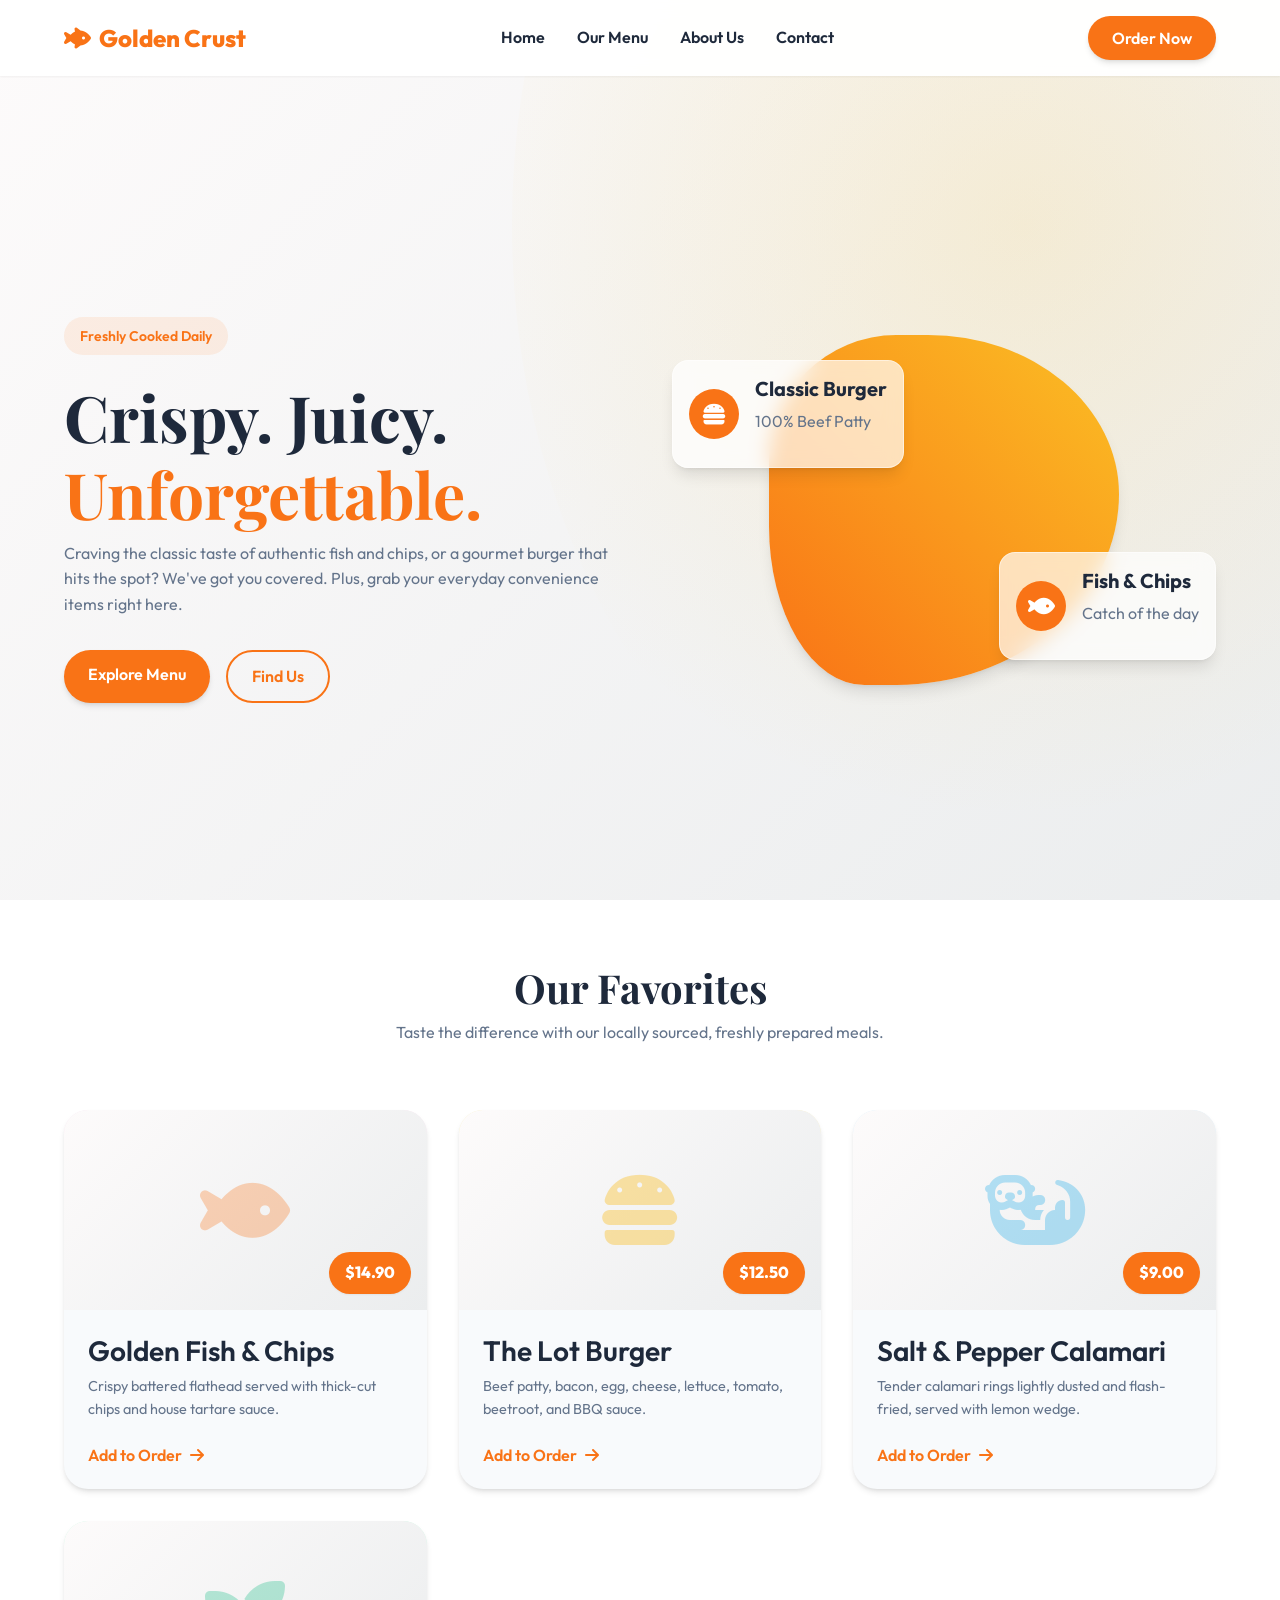
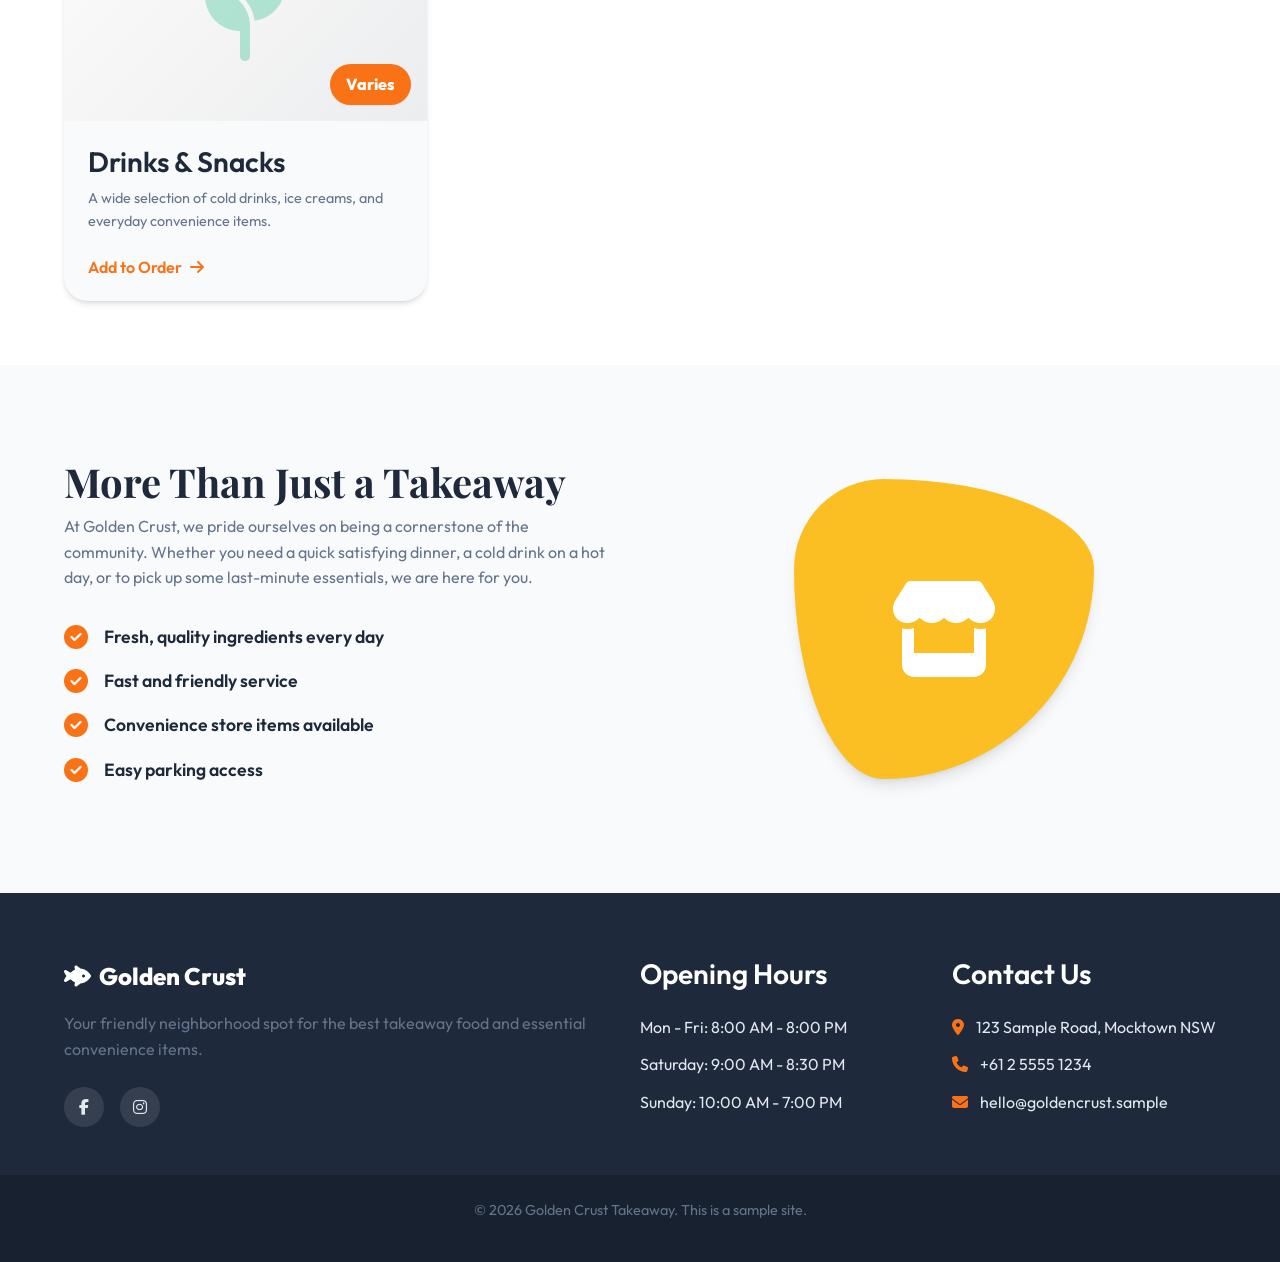
==== index.html @ b5e1baea "first commit" ====
<!DOCTYPE html>
<html lang="en">
<head>
    <meta charset="UTF-8">
    <meta name="viewport" content="width=device-width, initial-scale=1.0">
    <title>Golden Crust Takeaway | Fresh Fish & Chips, Burgers & More</title>
    <meta name="description" content="Your local favorite for freshly cooked fish & chips, juicy burgers, snacks, and convenience items. Fast, friendly, and delicious!">
    <!-- Google Fonts -->
    <link rel="preconnect" href="https://fonts.googleapis.com">
    <link rel="preconnect" href="https://fonts.gstatic.com" crossorigin>
    <link href="https://fonts.googleapis.com/css2?family=Outfit:wght@300;400;600;800&family=Playfair+Display:ital,wght@0,700;1,700&display=swap" rel="stylesheet">
    <!-- FontAwesome for Icons -->
    <link rel="stylesheet" href="https://cdnjs.cloudflare.com/ajax/libs/font-awesome/6.4.0/css/all.min.css">
    <!-- Custom CSS -->
    <link rel="stylesheet" href="style.css">
</head>
<body>

    <!-- Navigation -->
    <nav class="navbar">
        <div class="container nav-container">
            <a href="#" class="logo">
                <i class="fa-solid fa-fish-fins"></i> Golden Crust
            </a>
            <ul class="nav-links">
                <li><a href="#home">Home</a></li>
                <li><a href="#menu">Our Menu</a></li>
                <li><a href="#about">About Us</a></li>
                <li><a href="#contact">Contact</a></li>
            </ul>
            <div class="nav-actions">
                <button class="btn btn-primary order-btn" id="nav-order-btn">Order Now</button>
                <div class="menu-toggle" id="mobile-menu">
                    <span class="bar"></span>
                    <span class="bar"></span>
                    <span class="bar"></span>
                </div>
            </div>
        </div>
    </nav>

    <!-- Hero Section -->
    <header class="hero" id="home">
        <div class="hero-overlay"></div>
        <div class="container hero-content">
            <div class="hero-text">
                <span class="badge">Freshly Cooked Daily</span>
                <h1>Crispy. Juicy. <span class="highlight">Unforgettable.</span></h1>
                <p>Craving the classic taste of authentic fish and chips, or a gourmet burger that hits the spot? We've got you covered. Plus, grab your everyday convenience items right here.</p>
                <div class="hero-buttons">
                    <a href="#menu" class="btn btn-primary">Explore Menu</a>
                    <a href="#contact" class="btn btn-outline">Find Us</a>
                </div>
            </div>
            <div class="hero-image-placeholder">
                <div class="glass-card float-card">
                    <div class="card-icon"><i class="fa-solid fa-burger"></i></div>
                    <div class="card-info">
                        <h4>Classic Burger</h4>
                        <p>100% Beef Patty</p>
                    </div>
                </div>
                <div class="glass-card float-card float-card-2">
                    <div class="card-icon"><i class="fa-solid fa-fish"></i></div>
                    <div class="card-info">
                        <h4>Fish & Chips</h4>
                        <p>Catch of the day</p>
                    </div>
                </div>
            </div>
        </div>
    </header>

    <!-- Menu Section -->
    <section class="menu-section" id="menu">
        <div class="container">
            <div class="section-header">
                <h2>Our Favorites</h2>
                <p>Taste the difference with our locally sourced, freshly prepared meals.</p>
            </div>
            
            <div class="menu-grid">
                <!-- Menu Item 1 -->
                <div class="menu-card">
                    <div class="menu-card-image fish-chips-bg">
                        <div class="price-tag">$14.90</div>
                    </div>
                    <div class="menu-card-content">
                        <h3>Golden Fish & Chips</h3>
                        <p>Crispy battered flathead served with thick-cut chips and house tartare sauce.</p>
                        <button class="btn btn-text order-item-btn">Add to Order <i class="fa-solid fa-arrow-right"></i></button>
                    </div>
                </div>

                <!-- Menu Item 2 -->
                <div class="menu-card">
                    <div class="menu-card-image burger-bg">
                        <div class="price-tag">$12.50</div>
                    </div>
                    <div class="menu-card-content">
                        <h3>The Lot Burger</h3>
                        <p>Beef patty, bacon, egg, cheese, lettuce, tomato, beetroot, and BBQ sauce.</p>
                        <button class="btn btn-text order-item-btn">Add to Order <i class="fa-solid fa-arrow-right"></i></button>
                    </div>
                </div>

                <!-- Menu Item 3 -->
                <div class="menu-card">
                    <div class="menu-card-image calamari-bg">
                        <div class="price-tag">$9.00</div>
                    </div>
                    <div class="menu-card-content">
                        <h3>Salt & Pepper Calamari</h3>
                        <p>Tender calamari rings lightly dusted and flash-fried, served with lemon wedge.</p>
                        <button class="btn btn-text order-item-btn">Add to Order <i class="fa-solid fa-arrow-right"></i></button>
                    </div>
                </div>

                <!-- Menu Item 4 -->
                <div class="menu-card">
                    <div class="menu-card-image convenience-bg">
                        <div class="price-tag">Varies</div>
                    </div>
                    <div class="menu-card-content">
                        <h3>Drinks & Snacks</h3>
                        <p>A wide selection of cold drinks, ice creams, and everyday convenience items.</p>
                        <button class="btn btn-text order-item-btn">Add to Order <i class="fa-solid fa-arrow-right"></i></button>
                    </div>
                </div>
            </div>
        </div>
    </section>

    <!-- Features / About Section -->
    <section class="features-section" id="about">
        <div class="container features-container">
            <div class="features-text">
                <h2>More Than Just a Takeaway</h2>
                <p>At Golden Crust, we pride ourselves on being a cornerstone of the community. Whether you need a quick satisfying dinner, a cold drink on a hot day, or to pick up some last-minute essentials, we are here for you.</p>
                <ul class="feature-list">
                    <li><i class="fa-solid fa-check-circle"></i> Fresh, quality ingredients every day</li>
                    <li><i class="fa-solid fa-check-circle"></i> Fast and friendly service</li>
                    <li><i class="fa-solid fa-check-circle"></i> Convenience store items available</li>
                    <li><i class="fa-solid fa-check-circle"></i> Easy parking access</li>
                </ul>
            </div>
            <div class="features-visual">
                <div class="abstract-shape">
                    <i class="fa-solid fa-store"></i>
                </div>
            </div>
        </div>
    </section>

    <!-- Contact & Footer -->
    <footer class="footer" id="contact">
        <div class="container footer-grid">
            <div class="footer-info">
                <a href="#" class="logo footer-logo">
                    <i class="fa-solid fa-fish-fins"></i> Golden Crust
                </a>
                <p>Your friendly neighborhood spot for the best takeaway food and essential convenience items.</p>
                <div class="social-links">
                    <a href="#"><i class="fa-brands fa-facebook-f"></i></a>
                    <a href="#"><i class="fa-brands fa-instagram"></i></a>
                </div>
            </div>
            
            <div class="footer-links">
                <h3>Opening Hours</h3>
                <ul>
                    <li>Mon - Fri: 8:00 AM - 8:00 PM</li>
                    <li>Saturday: 9:00 AM - 8:30 PM</li>
                    <li>Sunday: 10:00 AM - 7:00 PM</li>
                </ul>
            </div>

            <div class="footer-contact">
                <h3>Contact Us</h3>
                <ul>
                    <li><i class="fa-solid fa-location-dot"></i> 123 Sample Road, Mocktown NSW</li>
                    <li><i class="fa-solid fa-phone"></i> +61 2 5555 1234</li>
                    <li><i class="fa-solid fa-envelope"></i> hello@goldencrust.sample</li>
                </ul>
            </div>
        </div>
        <div class="footer-bottom">
            <p>&copy; 2026 Golden Crust Takeaway. This is a sample site.</p>
        </div>
    </footer>

    <!-- Order Modal (Hidden by default) -->
    <div class="modal-overlay" id="order-modal">
        <div class="modal-content">
            <button class="close-modal" id="close-modal"><i class="fa-solid fa-times"></i></button>
            <h2>Ready to Order?</h2>
            <p>Give us a call to place your order for pickup.</p>
            <div class="phone-number-display">
                <i class="fa-solid fa-phone"></i> +61 2 5555 1234
            </div>
            <p class="modal-note">Online ordering coming soon!</p>
        </div>
    </div>

    <!-- Custom JS -->
    <script src="app.js"></script>
</body>
</html>
---- style.css ----
:root {
    /* Color Palette */
    --primary: #f97316; /* Deep Orange */
    --primary-hover: #ea580c;
    --secondary: #fbbf24; /* Warm Yellow */
    --dark: #1e293b;
    --light: #f8fafc;
    --white: #ffffff;
    --gray: #64748b;
    --gray-light: #e2e8f0;

    /* Typography */
    --font-sans: 'Outfit', sans-serif;
    --font-serif: 'Playfair Display', serif;

    /* Spacing */
    --spacing-sm: 0.5rem;
    --spacing-md: 1rem;
    --spacing-lg: 2rem;
    --spacing-xl: 4rem;

    /* Shadows & Transitions */
    --shadow-sm: 0 1px 2px 0 rgb(0 0 0 / 0.05);
    --shadow-md: 0 4px 6px -1px rgb(0 0 0 / 0.1), 0 2px 4px -2px rgb(0 0 0 / 0.1);
    --shadow-lg: 0 10px 15px -3px rgb(0 0 0 / 0.1), 0 4px 6px -4px rgb(0 0 0 / 0.1);
    --shadow-glow: 0 0 20px rgba(249, 115, 22, 0.4);
    --transition: all 0.3s ease;
}

/* Base Reset */
* {
    margin: 0;
    padding: 0;
    box-sizing: border-box;
}

html {
    scroll-behavior: smooth;
}

body {
    font-family: var(--font-sans);
    color: var(--dark);
    background-color: var(--light);
    line-height: 1.6;
    overflow-x: hidden;
}

/* Typography */
h1, h2, h3, h4 {
    line-height: 1.2;
    margin-bottom: var(--spacing-sm);
    font-family: var(--font-serif);
}

h1 { font-size: 3.5rem; }
h2 { font-size: 2.5rem; }
h3 { font-size: 1.75rem; font-family: var(--font-sans); font-weight: 600;}
h4 { font-size: 1.25rem; font-family: var(--font-sans); }

p { margin-bottom: var(--spacing-md); color: var(--gray); }

a { text-decoration: none; color: inherit; }

ul { list-style: none; }

.highlight {
    color: var(--primary);
}

/* Container */
.container {
    width: 90%;
    max-width: 1200px;
    margin: 0 auto;
}

/* Buttons */
.btn {
    display: inline-block;
    padding: 0.75rem 1.5rem;
    border-radius: 50px;
    font-weight: 600;
    cursor: pointer;
    transition: var(--transition);
    border: none;
    font-family: var(--font-sans);
    font-size: 1rem;
}

.btn-primary {
    background-color: var(--primary);
    color: var(--white);
    box-shadow: var(--shadow-md);
}

.btn-primary:hover {
    background-color: var(--primary-hover);
    transform: translateY(-2px);
    box-shadow: var(--shadow-lg), var(--shadow-glow);
}

.btn-outline {
    background-color: transparent;
    color: var(--primary);
    border: 2px solid var(--primary);
}

.btn-outline:hover {
    background-color: var(--primary);
    color: var(--white);
    transform: translateY(-2px);
}

.btn-text {
    background: none;
    color: var(--primary);
    padding: 0;
    display: flex;
    align-items: center;
    gap: 0.5rem;
}

.btn-text:hover {
    color: var(--primary-hover);
    gap: 0.75rem;
}

/* Navigation */
.navbar {
    background-color: rgba(255, 255, 255, 0.95);
    backdrop-filter: blur(10px);
    position: fixed;
    top: 0;
    left: 0;
    width: 100%;
    z-index: 1000;
    box-shadow: var(--shadow-sm);
    padding: 1rem 0;
    transition: var(--transition);
}

.nav-container {
    display: flex;
    justify-content: space-between;
    align-items: center;
}

.logo {
    font-size: 1.5rem;
    font-weight: 800;
    color: var(--primary);
    display: flex;
    align-items: center;
    gap: 0.5rem;
}

.nav-links {
    display: flex;
    gap: 2rem;
}

.nav-links a {
    font-weight: 600;
    color: var(--dark);
    transition: var(--transition);
}

.nav-links a:hover {
    color: var(--primary);
}

.nav-actions {
    display: flex;
    align-items: center;
    gap: 1rem;
}

/* Mobile Menu Toggle */
.menu-toggle {
    display: none;
    flex-direction: column;
    gap: 5px;
    cursor: pointer;
}

.menu-toggle .bar {
    width: 25px;
    height: 3px;
    background-color: var(--dark);
    transition: var(--transition);
    border-radius: 3px;
}

/* Hero Section */
.hero {
    position: relative;
    padding-top: 120px; /* Space for navbar */
    min-height: 100vh;
    display: flex;
    align-items: center;
    background: linear-gradient(135deg, #fdfbfb 0%, #ebedee 100%);
    overflow: hidden;
}

.hero-overlay {
    position: absolute;
    top: -50%;
    right: -20%;
    width: 80%;
    height: 150%;
    background: radial-gradient(circle, var(--secondary) 0%, rgba(251,191,36,0) 70%);
    opacity: 0.15;
    border-radius: 50%;
    z-index: 0;
    animation: floatBg 20s infinite linear;
}

@keyframes floatBg {
    0% { transform: rotate(0deg); }
    100% { transform: rotate(360deg); }
}

.hero-content {
    display: grid;
    grid-template-columns: 1fr 1fr;
    gap: var(--spacing-xl);
    align-items: center;
    position: relative;
    z-index: 1;
}

.badge {
    display: inline-block;
    background-color: rgba(249, 115, 22, 0.1);
    color: var(--primary);
    padding: 0.5rem 1rem;
    border-radius: 50px;
    font-weight: 600;
    font-size: 0.875rem;
    margin-bottom: 1.5rem;
}

.hero-text h1 {
    font-size: 4rem;
}

.hero-buttons {
    display: flex;
    gap: 1rem;
    margin-top: 2rem;
}

.hero-image-placeholder {
    position: relative;
    height: 500px;
    display: flex;
    justify-content: center;
    align-items: center;
}

/* Abstract placeholder for hero visual */
.hero-image-placeholder::before {
    content: '';
    position: absolute;
    width: 350px;
    height: 350px;
    background: linear-gradient(45deg, var(--primary), var(--secondary));
    border-radius: 40% 60% 70% 30% / 40% 50% 60% 50%;
    animation: morph 8s ease-in-out infinite;
    box-shadow: var(--shadow-lg);
}

@keyframes morph {
    0%, 100% { border-radius: 40% 60% 70% 30% / 40% 50% 60% 50%; }
    34% { border-radius: 70% 30% 50% 50% / 30% 30% 70% 70%; }
    67% { border-radius: 100% 60% 60% 100% / 100% 100% 60% 60%; }
}

.glass-card {
    background: rgba(255, 255, 255, 0.7);
    backdrop-filter: blur(10px);
    border: 1px solid rgba(255, 255, 255, 0.5);
    padding: 1rem;
    border-radius: 1rem;
    display: flex;
    align-items: center;
    gap: 1rem;
    box-shadow: var(--shadow-lg);
    position: absolute;
    z-index: 2;
}

.card-icon {
    width: 50px;
    height: 50px;
    background-color: var(--primary);
    color: var(--white);
    border-radius: 50%;
    display: flex;
    justify-content: center;
    align-items: center;
    font-size: 1.5rem;
}

.float-card {
    top: 20%;
    left: 0;
    animation: float 4s ease-in-out infinite;
}

.float-card-2 {
    top: auto;
    bottom: 20%;
    left: auto;
    right: 0;
    animation: float 5s ease-in-out infinite reverse;
}

@keyframes float {
    0%, 100% { transform: translateY(0); }
    50% { transform: translateY(-15px); }
}

/* Menu Section */
.menu-section {
    padding: var(--spacing-xl) 0;
    background-color: var(--white);
}

.section-header {
    text-align: center;
    max-width: 600px;
    margin: 0 auto var(--spacing-xl);
}

.menu-grid {
    display: grid;
    grid-template-columns: repeat(auto-fit, minmax(280px, 1fr));
    gap: 2rem;
}

.menu-card {
    background-color: var(--light);
    border-radius: 1.5rem;
    overflow: hidden;
    box-shadow: var(--shadow-md);
    transition: var(--transition);
}

.menu-card:hover {
    transform: translateY(-10px);
    box-shadow: var(--shadow-lg);
}

/* CSS patterned backgrounds for food images */
.menu-card-image {
    height: 200px;
    position: relative;
    display: flex;
    align-items: flex-end;
    justify-content: flex-end;
    padding: 1rem;
}

.fish-chips-bg {
    background: linear-gradient(135deg, #fdfbfb 0%, #ebedee 100%), 
    radial-gradient(circle at 50% 50%, rgba(249, 115, 22, 0.2) 0%, transparent 60%);
    background-color: #fce7f3; /* subtle pinkish for contrast */
}

.burger-bg {
    background: linear-gradient(135deg, #fdfbfb 0%, #ebedee 100%),
    radial-gradient(circle at 50% 50%, rgba(251, 191, 36, 0.2) 0%, transparent 60%);
    background-color: #fef3c7;
}

.calamari-bg {
    background: linear-gradient(135deg, #fdfbfb 0%, #ebedee 100%),
    radial-gradient(circle at 50% 50%, rgba(14, 165, 233, 0.1) 0%, transparent 60%);
    background-color: #e0f2fe;
}

.convenience-bg {
    background: linear-gradient(135deg, #fdfbfb 0%, #ebedee 100%),
    radial-gradient(circle at 50% 50%, rgba(16, 185, 129, 0.1) 0%, transparent 60%);
    background-color: #d1fae5;
}

/* Add icons as placeholders via pseudo elements */
.fish-chips-bg::before { content: '\f578'; font-family: 'Font Awesome 6 Free'; font-weight: 900; position:absolute; top:50%; left:50%; transform:translate(-50%, -50%); font-size: 5rem; color: rgba(249, 115, 22, 0.3); }
.burger-bg::before { content: '\f805'; font-family: 'Font Awesome 6 Free'; font-weight: 900; position:absolute; top:50%; left:50%; transform:translate(-50%, -50%); font-size: 5rem; color: rgba(251, 191, 36, 0.4); }
.calamari-bg::before { content: '\f700'; font-family: 'Font Awesome 6 Free'; font-weight: 900; position:absolute; top:50%; left:50%; transform:translate(-50%, -50%); font-size: 5rem; color: rgba(14, 165, 233, 0.3); }
.convenience-bg::before { content: '\f4d8'; font-family: 'Font Awesome 6 Free'; font-weight: 900; position:absolute; top:50%; left:50%; transform:translate(-50%, -50%); font-size: 5rem; color: rgba(16, 185, 129, 0.3); }


.price-tag {
    background-color: var(--primary);
    color: var(--white);
    padding: 0.5rem 1rem;
    border-radius: 50px;
    font-weight: 800;
    box-shadow: var(--shadow-sm);
    z-index: 2;
}

.menu-card-content {
    padding: 1.5rem;
}

.menu-card-content p {
    font-size: 0.9rem;
    margin-bottom: 1.5rem;
}

/* Features Section */
.features-section {
    padding: var(--spacing-xl) 0;
    background-color: var(--light);
}

.features-container {
    display: grid;
    grid-template-columns: 1fr 1fr;
    gap: var(--spacing-xl);
    align-items: center;
}

.feature-list {
    margin-top: 2rem;
}

.feature-list li {
    display: flex;
    align-items: center;
    gap: 1rem;
    margin-bottom: 1rem;
    font-size: 1.1rem;
    font-weight: 600;
}

.feature-list i {
    color: var(--primary);
    font-size: 1.5rem;
}

.features-visual {
    position: relative;
    height: 400px;
    display: flex;
    justify-content: center;
    align-items: center;
}

.abstract-shape {
    width: 300px;
    height: 300px;
    background-color: var(--secondary);
    border-radius: 30% 70% 70% 30% / 30% 30% 70% 70%;
    display: flex;
    justify-content: center;
    align-items: center;
    font-size: 6rem;
    color: var(--white);
    box-shadow: var(--shadow-lg);
    animation: pulse 4s infinite alternate ease-in-out;
}

@keyframes pulse {
    0% { transform: scale(1); border-radius: 30% 70% 70% 30% / 30% 30% 70% 70%;}
    100% { transform: scale(1.05); border-radius: 50%; }
}

/* Footer */
.footer {
    background-color: var(--dark);
    color: var(--gray-light);
    padding: var(--spacing-xl) 0 0 0;
}

.footer-grid {
    display: grid;
    grid-template-columns: 2fr 1fr 1fr;
    gap: 3rem;
    margin-bottom: 3rem;
}

.footer-logo {
    color: var(--white);
    margin-bottom: 1rem;
}

.social-links {
    display: flex;
    gap: 1rem;
    margin-top: 1.5rem;
}

.social-links a {
    width: 40px;
    height: 40px;
    border-radius: 50%;
    background-color: rgba(255, 255, 255, 0.1);
    display: flex;
    justify-content: center;
    align-items: center;
    transition: var(--transition);
}

.social-links a:hover {
    background-color: var(--primary);
    color: var(--white);
    transform: translateY(-3px);
}

.footer h3 {
    color: var(--white);
    margin-bottom: 1.5rem;
}

.footer-links ul li, .footer-contact ul li {
    margin-bottom: 0.75rem;
    display: flex;
    align-items: flex-start;
    gap: 0.75rem;
}

.footer-contact ul li i {
    color: var(--primary);
    margin-top: 4px;
}

.footer-bottom {
    background-color: rgba(0, 0, 0, 0.2);
    text-align: center;
    padding: 1.5rem;
    font-size: 0.9rem;
}

/* Modal */
.modal-overlay {
    position: fixed;
    top: 0;
    left: 0;
    width: 100%;
    height: 100%;
    background-color: rgba(0, 0, 0, 0.6);
    backdrop-filter: blur(5px);
    display: flex;
    justify-content: center;
    align-items: center;
    z-index: 2000;
    opacity: 0;
    visibility: hidden;
    transition: var(--transition);
}

.modal-overlay.active {
    opacity: 1;
    visibility: visible;
}

.modal-content {
    background-color: var(--white);
    padding: 3rem;
    border-radius: 1.5rem;
    max-width: 500px;
    width: 90%;
    text-align: center;
    position: relative;
    transform: translateY(20px);
    transition: var(--transition);
    box-shadow: var(--shadow-lg);
}

.modal-overlay.active .modal-content {
    transform: translateY(0);
}

.close-modal {
    position: absolute;
    top: 1.5rem;
    right: 1.5rem;
    background: none;
    border: none;
    font-size: 1.5rem;
    color: var(--gray);
    cursor: pointer;
    transition: var(--transition);
}

.close-modal:hover {
    color: var(--dark);
    transform: rotate(90deg);
}

.phone-number-display {
    background-color: var(--light);
    border: 2px dashed var(--primary);
    padding: 1.5rem;
    border-radius: 1rem;
    font-size: 1.5rem;
    font-weight: 800;
    color: var(--primary);
    margin: 1.5rem 0;
    display: flex;
    justify-content: center;
    align-items: center;
    gap: 1rem;
}

.modal-note {
    font-size: 0.85rem;
    color: var(--gray);
}

/* Responsive */
@media (max-width: 992px) {
    .hero-content {
        grid-template-columns: 1fr;
        text-align: center;
    }
    
    .hero-text h1 {
        font-size: 3rem;
    }

    .hero-buttons {
        justify-content: center;
    }

    .hero-image-placeholder {
        height: 400px;
    }

    .features-container {
        grid-template-columns: 1fr;
    }

    .features-text {
        order: 2;
    }

    .features-visual {
        order: 1;
    }

    .footer-grid {
        grid-template-columns: 1fr 1fr;
    }
}

@media (max-width: 768px) {
    .nav-links, .order-btn {
        display: none;
    }

    .menu-toggle {
        display: flex;
    }
    
    .nav-links.active {
        display: flex;
        flex-direction: column;
        position: absolute;
        top: 100%;
        left: 0;
        width: 100%;
        background-color: var(--white);
        padding: 2rem;
        box-shadow: var(--shadow-md);
        text-align: center;
    }

    .footer-grid {
        grid-template-columns: 1fr;
    }

    h1 {
        font-size: 2.5rem !important;
    }
}
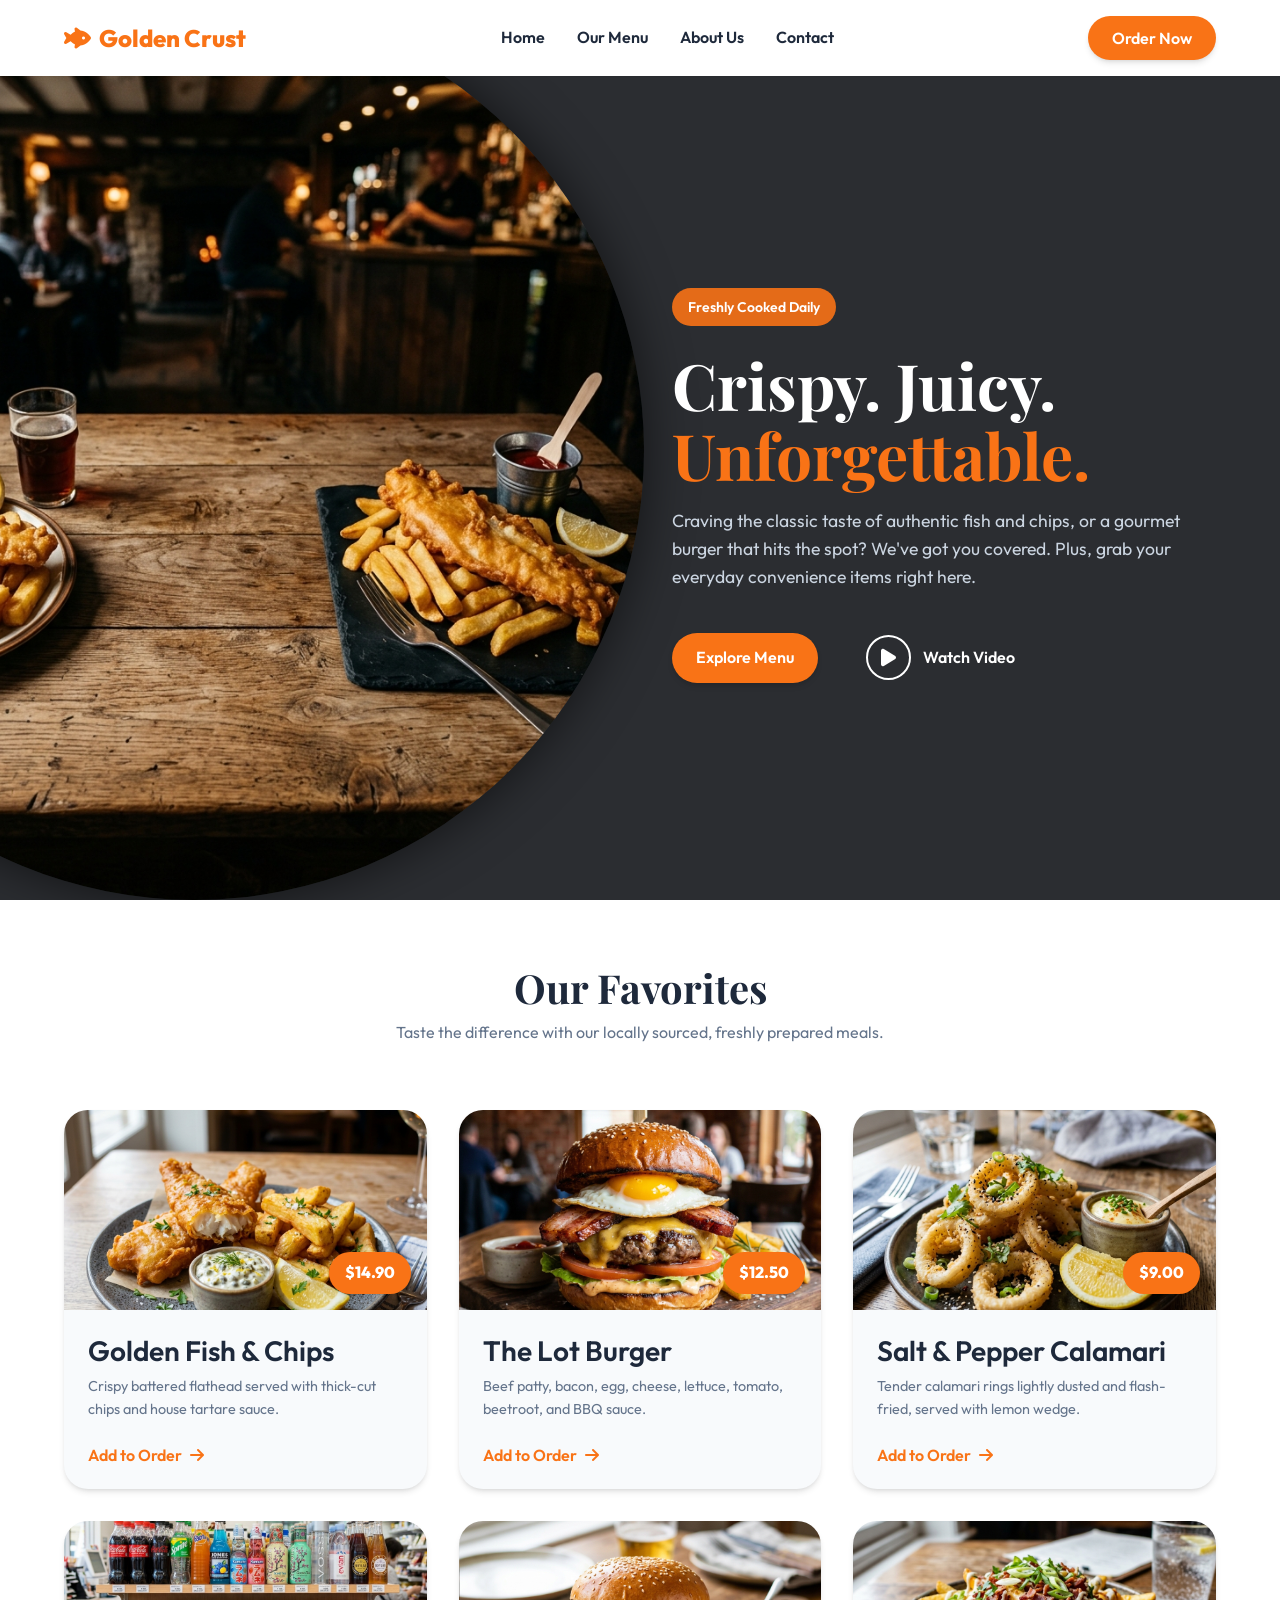
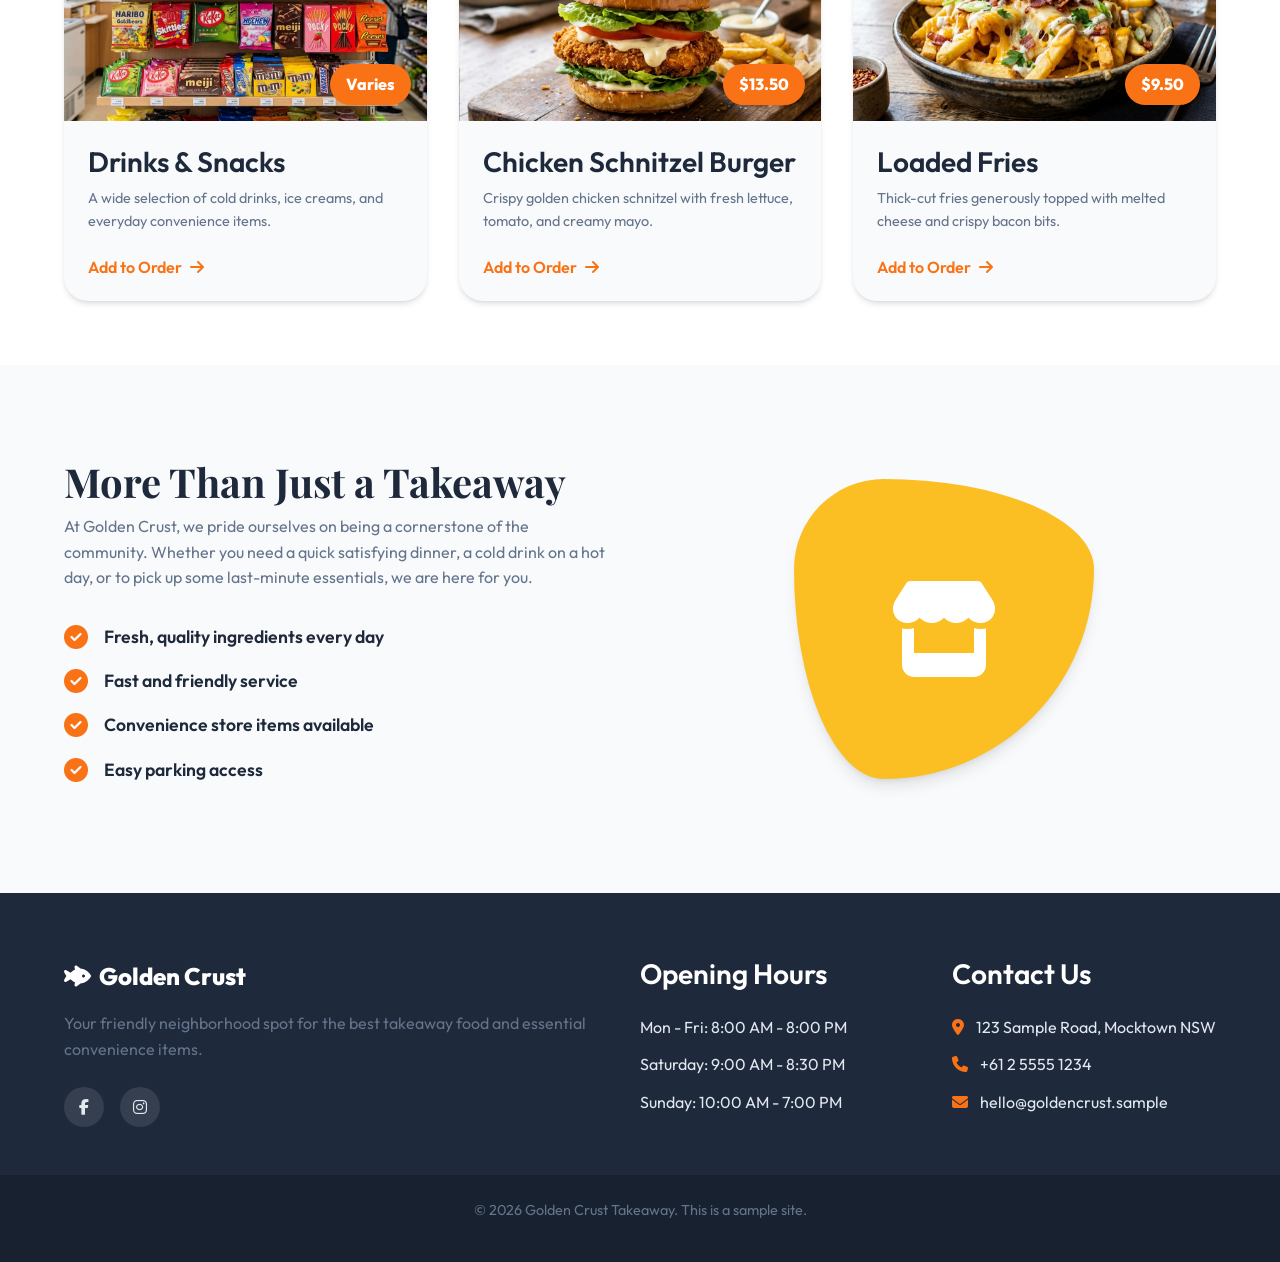
==== commit fdd2e312: "hero" ====
--- a/index.html
+++ b/index.html
@@ -41,31 +41,26 @@
 
     <!-- Hero Section -->
     <header class="hero" id="home">
-        <div class="hero-overlay"></div>
+        <!-- Circular Slideshow on the left -->
+        <div class="slideshow-container">
+            <div class="slideshow">
+                <div class="slide slide-1 active"></div>
+                <div class="slide slide-2"></div>
+                <div class="slide slide-3"></div>
+            </div>
+        </div>
+
         <div class="container hero-content">
+            <div class="hero-spacer"></div>
             <div class="hero-text">
                 <span class="badge">Freshly Cooked Daily</span>
                 <h1>Crispy. Juicy. <span class="highlight">Unforgettable.</span></h1>
                 <p>Craving the classic taste of authentic fish and chips, or a gourmet burger that hits the spot? We've got you covered. Plus, grab your everyday convenience items right here.</p>
                 <div class="hero-buttons">
                     <a href="#menu" class="btn btn-primary">Explore Menu</a>
-                    <a href="#contact" class="btn btn-outline">Find Us</a>
-                </div>
-            </div>
-            <div class="hero-image-placeholder">
-                <div class="glass-card float-card">
-                    <div class="card-icon"><i class="fa-solid fa-burger"></i></div>
-                    <div class="card-info">
-                        <h4>Classic Burger</h4>
-                        <p>100% Beef Patty</p>
-                    </div>
-                </div>
-                <div class="glass-card float-card float-card-2">
-                    <div class="card-icon"><i class="fa-solid fa-fish"></i></div>
-                    <div class="card-info">
-                        <h4>Fish & Chips</h4>
-                        <p>Catch of the day</p>
-                    </div>
+                    <a href="#contact" class="btn btn-play">
+                        <i class="fa-solid fa-play"></i> Watch Video
+                    </a>
                 </div>
             </div>
         </div>
@@ -124,6 +119,30 @@
                     <div class="menu-card-content">
                         <h3>Drinks & Snacks</h3>
                         <p>A wide selection of cold drinks, ice creams, and everyday convenience items.</p>
+                        <button class="btn btn-text order-item-btn">Add to Order <i class="fa-solid fa-arrow-right"></i></button>
+                    </div>
+                </div>
+
+                <!-- Menu Item 5 -->
+                <div class="menu-card">
+                    <div class="menu-card-image chicken-burger-bg">
+                        <div class="price-tag">$13.50</div>
+                    </div>
+                    <div class="menu-card-content">
+                        <h3>Chicken Schnitzel Burger</h3>
+                        <p>Crispy golden chicken schnitzel with fresh lettuce, tomato, and creamy mayo.</p>
+                        <button class="btn btn-text order-item-btn">Add to Order <i class="fa-solid fa-arrow-right"></i></button>
+                    </div>
+                </div>
+
+                <!-- Menu Item 6 -->
+                <div class="menu-card">
+                    <div class="menu-card-image loaded-fries-bg">
+                        <div class="price-tag">$9.50</div>
+                    </div>
+                    <div class="menu-card-content">
+                        <h3>Loaded Fries</h3>
+                        <p>Thick-cut fries generously topped with melted cheese and crispy bacon bits.</p>
                         <button class="btn btn-text order-item-btn">Add to Order <i class="fa-solid fa-arrow-right"></i></button>
                     </div>
                 </div>
--- a/style.css
+++ b/style.css
@@ -128,15 +128,14 @@
 
 /* Navigation */
 .navbar {
-    background-color: rgba(255, 255, 255, 0.95);
-    backdrop-filter: blur(10px);
+    background-color: var(--white);
     position: fixed;
     top: 0;
     left: 0;
     width: 100%;
     z-index: 1000;
+    padding: 1rem 0;
     box-shadow: var(--shadow-sm);
-    padding: 1rem 0;
     transition: var(--transition);
 }
 
@@ -195,31 +194,56 @@
 /* Hero Section */
 .hero {
     position: relative;
-    padding-top: 120px; /* Space for navbar */
-    min-height: 100vh;
-    display: flex;
-    align-items: center;
-    background: linear-gradient(135deg, #fdfbfb 0%, #ebedee 100%);
+    padding-top: 80px; /* Space for navbar */
+    min-height: 100vh; /* Fill entire viewport */
+    display: flex;
+    align-items: center;
+    background-color: #2b2d31; /* Dark grey from reference */
     overflow: hidden;
 }
 
-.hero-overlay {
+/* Circular Slideshow Container */
+.slideshow-container {
     position: absolute;
-    top: -50%;
-    right: -20%;
-    width: 80%;
-    height: 150%;
-    background: radial-gradient(circle, var(--secondary) 0%, rgba(251,191,36,0) 70%);
-    opacity: 0.15;
+    top: 50%;
+    left: -20vw; /* Scales with screen width */
+    transform: translateY(-50%);
+    width: 100vh; /* Scales with screen height */
+    height: 100vh;
+    min-width: 850px;
+    min-height: 850px;
     border-radius: 50%;
-    z-index: 0;
-    animation: floatBg 20s infinite linear;
-}
-
-@keyframes floatBg {
-    0% { transform: rotate(0deg); }
-    100% { transform: rotate(360deg); }
-}
+    overflow: hidden;
+    z-index: 1;
+    box-shadow: 0 0 50px rgba(0,0,0,0.6);
+}
+
+/* Background Slideshow */
+.slideshow {
+    width: 100%;
+    height: 100%;
+    position: relative;
+}
+
+.slide {
+    position: absolute;
+    top: 0;
+    left: 0;
+    width: 100%;
+    height: 100%;
+    background-size: cover;
+    background-position: center;
+    opacity: 0;
+    transition: opacity 1.5s ease-in-out;
+}
+
+.slide.active {
+    opacity: 1;
+}
+
+.slide-1 { background-image: url('images/hero_bg1.png'); }
+.slide-2 { background-image: url('images/hero_bg2.png'); }
+.slide-3 { background-image: url('images/hero_bg3.png'); }
 
 .hero-content {
     display: grid;
@@ -227,13 +251,17 @@
     gap: var(--spacing-xl);
     align-items: center;
     position: relative;
-    z-index: 1;
+    z-index: 2;
+}
+
+.hero-text {
+    grid-column: 2;
 }
 
 .badge {
     display: inline-block;
-    background-color: rgba(249, 115, 22, 0.1);
-    color: var(--primary);
+    background-color: rgba(249, 115, 22, 0.9);
+    color: var(--white);
     padding: 0.5rem 1rem;
     border-radius: 50px;
     font-weight: 600;
@@ -243,83 +271,58 @@
 
 .hero-text h1 {
     font-size: 4rem;
+    color: var(--white);
+    line-height: 1.1;
+    margin-bottom: 1rem;
+}
+
+.hero-text p {
+    color: #cbd5e1;
+    font-size: 1.1rem;
+    margin-bottom: 2rem;
 }
 
 .hero-buttons {
     display: flex;
-    gap: 1rem;
-    margin-top: 2rem;
-}
-
-.hero-image-placeholder {
-    position: relative;
-    height: 500px;
+    align-items: center;
+    gap: 1.5rem;
+}
+
+.btn-play {
+    background: transparent;
+    color: var(--white);
+    display: flex;
+    align-items: center;
+    gap: 0.75rem;
+    border: none;
+    font-weight: 600;
+    font-size: 1rem;
+    font-family: var(--font-sans);
+    cursor: pointer;
+    transition: var(--transition);
+}
+
+.btn-play i {
+    font-size: 1.25rem;
+    color: var(--white);
+    border: 2px solid var(--white);
+    border-radius: 50%;
+    width: 45px;
+    height: 45px;
     display: flex;
     justify-content: center;
     align-items: center;
-}
-
-/* Abstract placeholder for hero visual */
-.hero-image-placeholder::before {
-    content: '';
-    position: absolute;
-    width: 350px;
-    height: 350px;
-    background: linear-gradient(45deg, var(--primary), var(--secondary));
-    border-radius: 40% 60% 70% 30% / 40% 50% 60% 50%;
-    animation: morph 8s ease-in-out infinite;
-    box-shadow: var(--shadow-lg);
-}
-
-@keyframes morph {
-    0%, 100% { border-radius: 40% 60% 70% 30% / 40% 50% 60% 50%; }
-    34% { border-radius: 70% 30% 50% 50% / 30% 30% 70% 70%; }
-    67% { border-radius: 100% 60% 60% 100% / 100% 100% 60% 60%; }
-}
-
-.glass-card {
-    background: rgba(255, 255, 255, 0.7);
-    backdrop-filter: blur(10px);
-    border: 1px solid rgba(255, 255, 255, 0.5);
-    padding: 1rem;
-    border-radius: 1rem;
-    display: flex;
-    align-items: center;
-    gap: 1rem;
-    box-shadow: var(--shadow-lg);
-    position: absolute;
-    z-index: 2;
-}
-
-.card-icon {
-    width: 50px;
-    height: 50px;
-    background-color: var(--primary);
-    color: var(--white);
-    border-radius: 50%;
-    display: flex;
-    justify-content: center;
-    align-items: center;
-    font-size: 1.5rem;
-}
-
-.float-card {
-    top: 20%;
-    left: 0;
-    animation: float 4s ease-in-out infinite;
-}
-
-.float-card-2 {
-    top: auto;
-    bottom: 20%;
-    left: auto;
-    right: 0;
-    animation: float 5s ease-in-out infinite reverse;
-}
-
-@keyframes float {
-    0%, 100% { transform: translateY(0); }
-    50% { transform: translateY(-15px); }
+    transition: var(--transition);
+}
+
+.btn-play:hover {
+    color: var(--primary);
+}
+
+.btn-play:hover i {
+    background: var(--white);
+    color: var(--primary);
+    border-color: var(--white);
 }
 
 /* Menu Section */
@@ -353,7 +356,7 @@
     box-shadow: var(--shadow-lg);
 }
 
-/* CSS patterned backgrounds for food images */
+/* AI generated backgrounds for food images */
 .menu-card-image {
     height: 200px;
     position: relative;
@@ -361,37 +364,33 @@
     align-items: flex-end;
     justify-content: flex-end;
     padding: 1rem;
+    background-size: cover;
+    background-position: center;
 }
 
 .fish-chips-bg {
-    background: linear-gradient(135deg, #fdfbfb 0%, #ebedee 100%), 
-    radial-gradient(circle at 50% 50%, rgba(249, 115, 22, 0.2) 0%, transparent 60%);
-    background-color: #fce7f3; /* subtle pinkish for contrast */
+    background-image: url('images/fish_chips.png');
 }
 
 .burger-bg {
-    background: linear-gradient(135deg, #fdfbfb 0%, #ebedee 100%),
-    radial-gradient(circle at 50% 50%, rgba(251, 191, 36, 0.2) 0%, transparent 60%);
-    background-color: #fef3c7;
+    background-image: url('images/burger.png');
 }
 
 .calamari-bg {
-    background: linear-gradient(135deg, #fdfbfb 0%, #ebedee 100%),
-    radial-gradient(circle at 50% 50%, rgba(14, 165, 233, 0.1) 0%, transparent 60%);
-    background-color: #e0f2fe;
+    background-image: url('images/calamari.png');
 }
 
 .convenience-bg {
-    background: linear-gradient(135deg, #fdfbfb 0%, #ebedee 100%),
-    radial-gradient(circle at 50% 50%, rgba(16, 185, 129, 0.1) 0%, transparent 60%);
-    background-color: #d1fae5;
-}
-
-/* Add icons as placeholders via pseudo elements */
-.fish-chips-bg::before { content: '\f578'; font-family: 'Font Awesome 6 Free'; font-weight: 900; position:absolute; top:50%; left:50%; transform:translate(-50%, -50%); font-size: 5rem; color: rgba(249, 115, 22, 0.3); }
-.burger-bg::before { content: '\f805'; font-family: 'Font Awesome 6 Free'; font-weight: 900; position:absolute; top:50%; left:50%; transform:translate(-50%, -50%); font-size: 5rem; color: rgba(251, 191, 36, 0.4); }
-.calamari-bg::before { content: '\f700'; font-family: 'Font Awesome 6 Free'; font-weight: 900; position:absolute; top:50%; left:50%; transform:translate(-50%, -50%); font-size: 5rem; color: rgba(14, 165, 233, 0.3); }
-.convenience-bg::before { content: '\f4d8'; font-family: 'Font Awesome 6 Free'; font-weight: 900; position:absolute; top:50%; left:50%; transform:translate(-50%, -50%); font-size: 5rem; color: rgba(16, 185, 129, 0.3); }
+    background-image: url('images/snacks.png');
+}
+
+.chicken-burger-bg {
+    background-image: url('images/chicken_burger.png');
+}
+
+.loaded-fries-bg {
+    background-image: url('images/loaded_fries.png');
+}
 
 
 .price-tag {
@@ -629,8 +628,17 @@
         justify-content: center;
     }
 
-    .hero-image-placeholder {
-        height: 400px;
+    .hero-text {
+        grid-column: 1; /* Reset grid column */
+    }
+
+    .slideshow-container {
+        left: 50%;
+        top: 0;
+        transform: translate(-50%, -20%);
+        width: 600px;
+        height: 600px;
+        opacity: 0.3; /* fade it to background on mobile */
     }
 
     .features-container {
@@ -672,6 +680,14 @@
         text-align: center;
     }
 
+    .nav-links.active a {
+        color: var(--dark);
+    }
+
+    .nav-links.active a:hover {
+        color: var(--primary);
+    }
+
     .footer-grid {
         grid-template-columns: 1fr;
     }
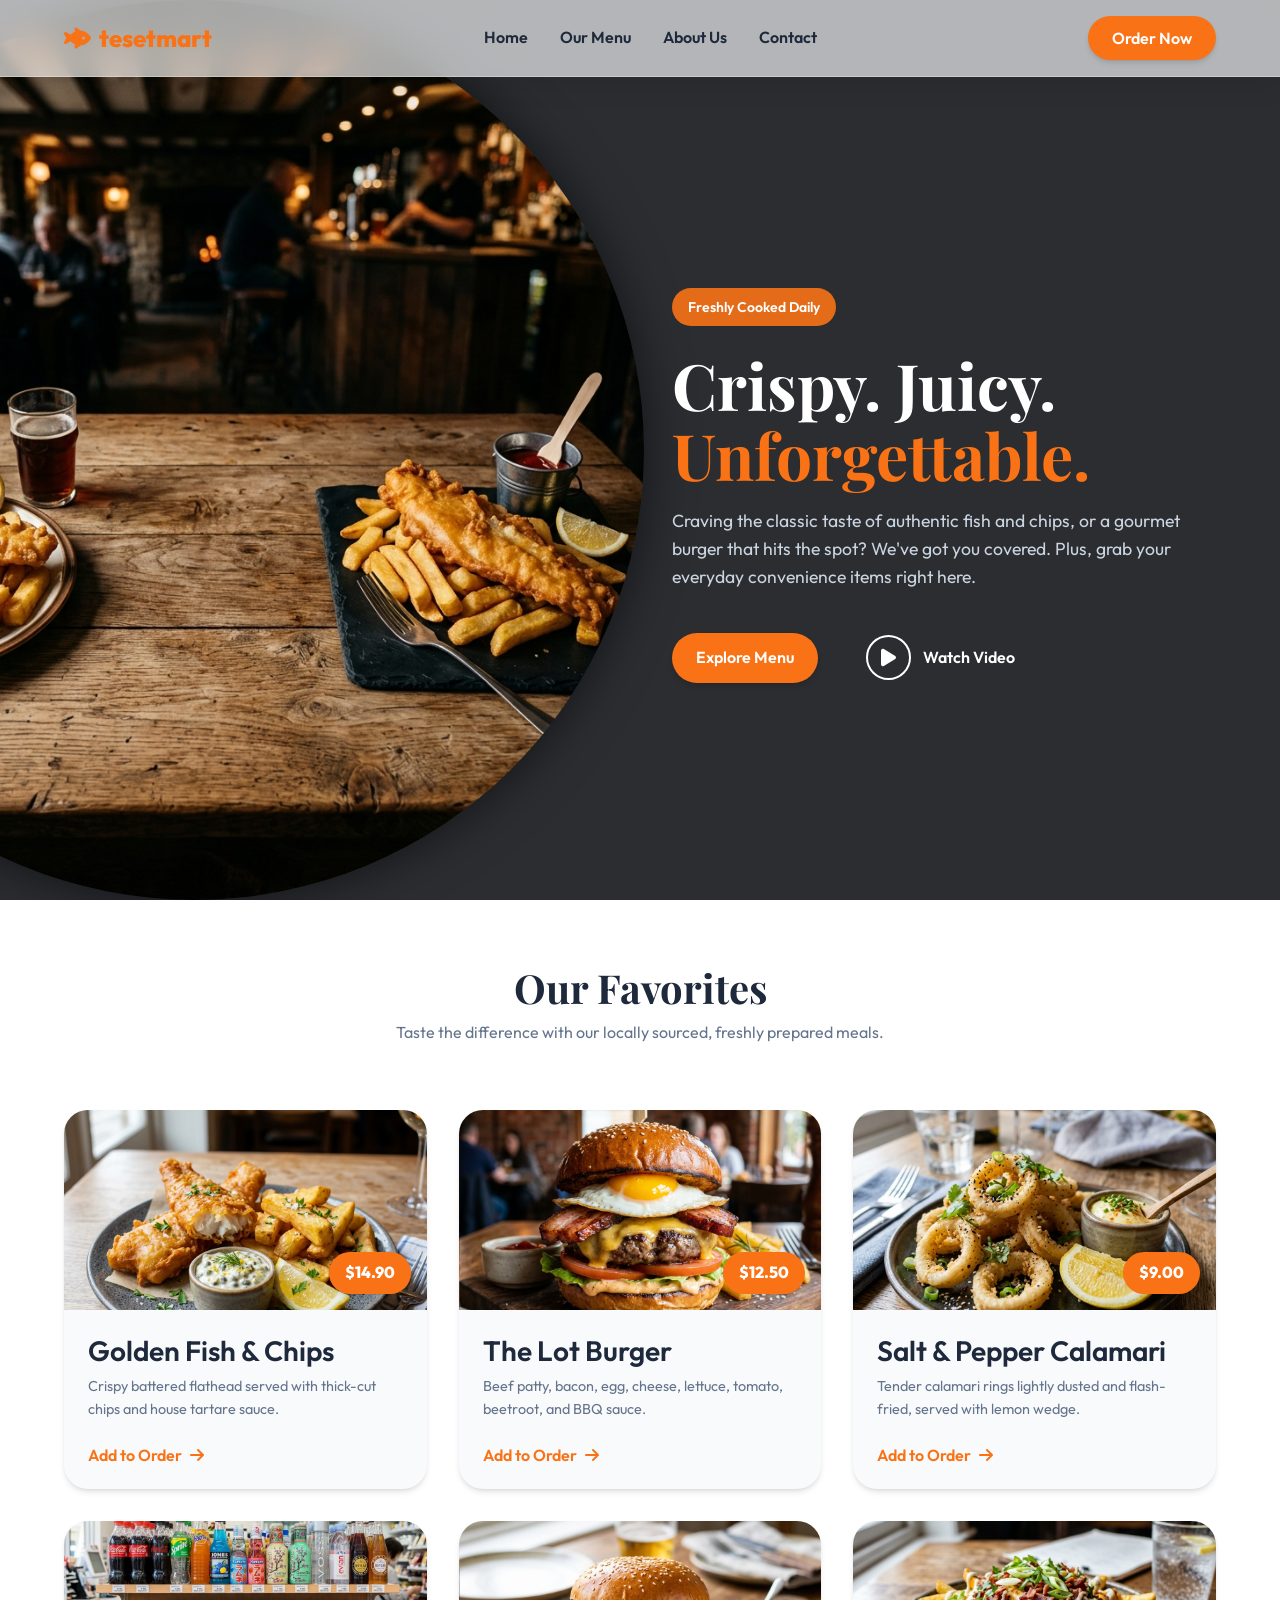
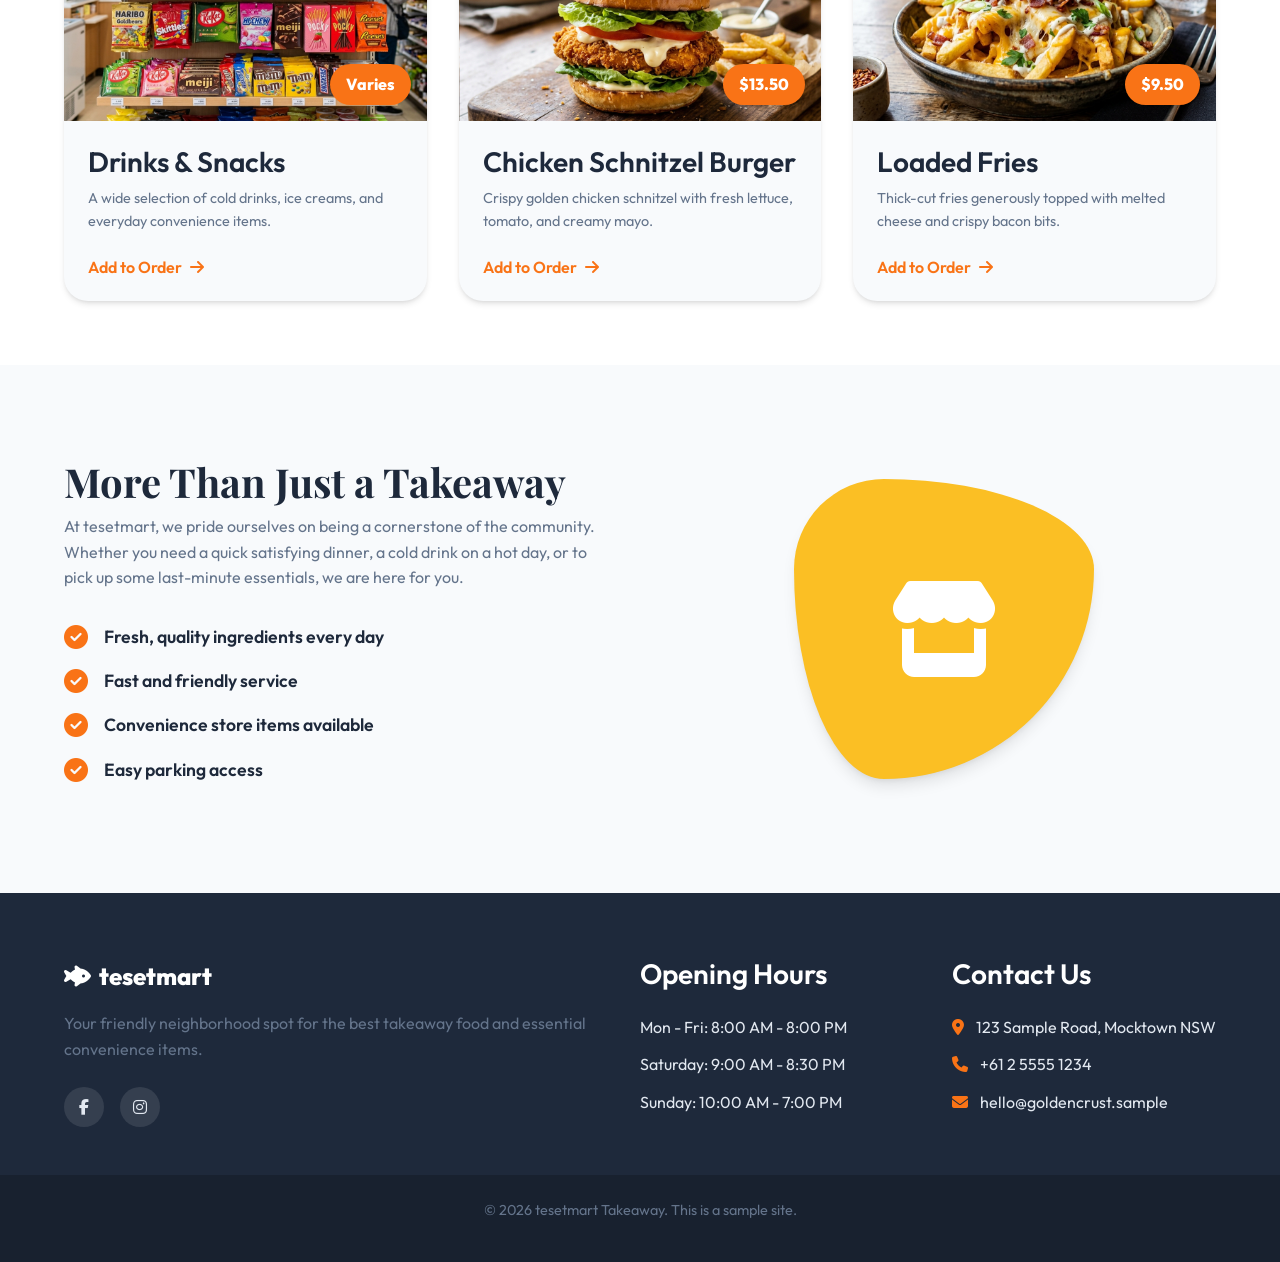
==== commit 76b40549: "rtesmart" ====
--- a/index.html
+++ b/index.html
@@ -3,7 +3,7 @@
 <head>
     <meta charset="UTF-8">
     <meta name="viewport" content="width=device-width, initial-scale=1.0">
-    <title>Golden Crust Takeaway | Fresh Fish & Chips, Burgers & More</title>
+    <title>tesetmart Takeaway | Fresh Fish & Chips, Burgers & More</title>
     <meta name="description" content="Your local favorite for freshly cooked fish & chips, juicy burgers, snacks, and convenience items. Fast, friendly, and delicious!">
     <!-- Google Fonts -->
     <link rel="preconnect" href="https://fonts.googleapis.com">
@@ -19,14 +19,14 @@
     <!-- Navigation -->
     <nav class="navbar">
         <div class="container nav-container">
-            <a href="#" class="logo">
-                <i class="fa-solid fa-fish-fins"></i> Golden Crust
+            <a href="index.html" class="logo">
+                <i class="fa-solid fa-fish-fins"></i> tesetmart
             </a>
             <ul class="nav-links">
-                <li><a href="#home">Home</a></li>
-                <li><a href="#menu">Our Menu</a></li>
-                <li><a href="#about">About Us</a></li>
-                <li><a href="#contact">Contact</a></li>
+                <li><a href="index.html" class="active">Home</a></li>
+                <li><a href="menu.html">Our Menu</a></li>
+                <li><a href="about.html">About Us</a></li>
+                <li><a href="contact.html">Contact</a></li>
             </ul>
             <div class="nav-actions">
                 <button class="btn btn-primary order-btn" id="nav-order-btn">Order Now</button>
@@ -57,8 +57,8 @@
                 <h1>Crispy. Juicy. <span class="highlight">Unforgettable.</span></h1>
                 <p>Craving the classic taste of authentic fish and chips, or a gourmet burger that hits the spot? We've got you covered. Plus, grab your everyday convenience items right here.</p>
                 <div class="hero-buttons">
-                    <a href="#menu" class="btn btn-primary">Explore Menu</a>
-                    <a href="#contact" class="btn btn-play">
+                    <a href="menu.html" class="btn btn-primary">Explore Menu</a>
+                    <a href="contact.html" class="btn btn-play">
                         <i class="fa-solid fa-play"></i> Watch Video
                     </a>
                 </div>
@@ -155,7 +155,7 @@
         <div class="container features-container">
             <div class="features-text">
                 <h2>More Than Just a Takeaway</h2>
-                <p>At Golden Crust, we pride ourselves on being a cornerstone of the community. Whether you need a quick satisfying dinner, a cold drink on a hot day, or to pick up some last-minute essentials, we are here for you.</p>
+                <p>At tesetmart, we pride ourselves on being a cornerstone of the community. Whether you need a quick satisfying dinner, a cold drink on a hot day, or to pick up some last-minute essentials, we are here for you.</p>
                 <ul class="feature-list">
                     <li><i class="fa-solid fa-check-circle"></i> Fresh, quality ingredients every day</li>
                     <li><i class="fa-solid fa-check-circle"></i> Fast and friendly service</li>
@@ -175,8 +175,8 @@
     <footer class="footer" id="contact">
         <div class="container footer-grid">
             <div class="footer-info">
-                <a href="#" class="logo footer-logo">
-                    <i class="fa-solid fa-fish-fins"></i> Golden Crust
+                <a href="index.html" class="logo footer-logo">
+                    <i class="fa-solid fa-fish-fins"></i> tesetmart
                 </a>
                 <p>Your friendly neighborhood spot for the best takeaway food and essential convenience items.</p>
                 <div class="social-links">
@@ -204,7 +204,7 @@
             </div>
         </div>
         <div class="footer-bottom">
-            <p>&copy; 2026 Golden Crust Takeaway. This is a sample site.</p>
+            <p>&copy; 2026 tesetmart Takeaway. This is a sample site.</p>
         </div>
     </footer>
 
--- a/style.css
+++ b/style.css
@@ -128,14 +128,17 @@
 
 /* Navigation */
 .navbar {
-    background-color: var(--white);
+    background: rgba(255, 255, 255, 0.65);
+    backdrop-filter: blur(16px) saturate(180%);
+    -webkit-backdrop-filter: blur(16px) saturate(180%);
+    border-bottom: 1px solid rgba(255, 255, 255, 0.3);
     position: fixed;
     top: 0;
     left: 0;
     width: 100%;
     z-index: 1000;
     padding: 1rem 0;
-    box-shadow: var(--shadow-sm);
+    box-shadow: 0 4px 30px rgba(0, 0, 0, 0.1);
     transition: var(--transition);
 }
 
